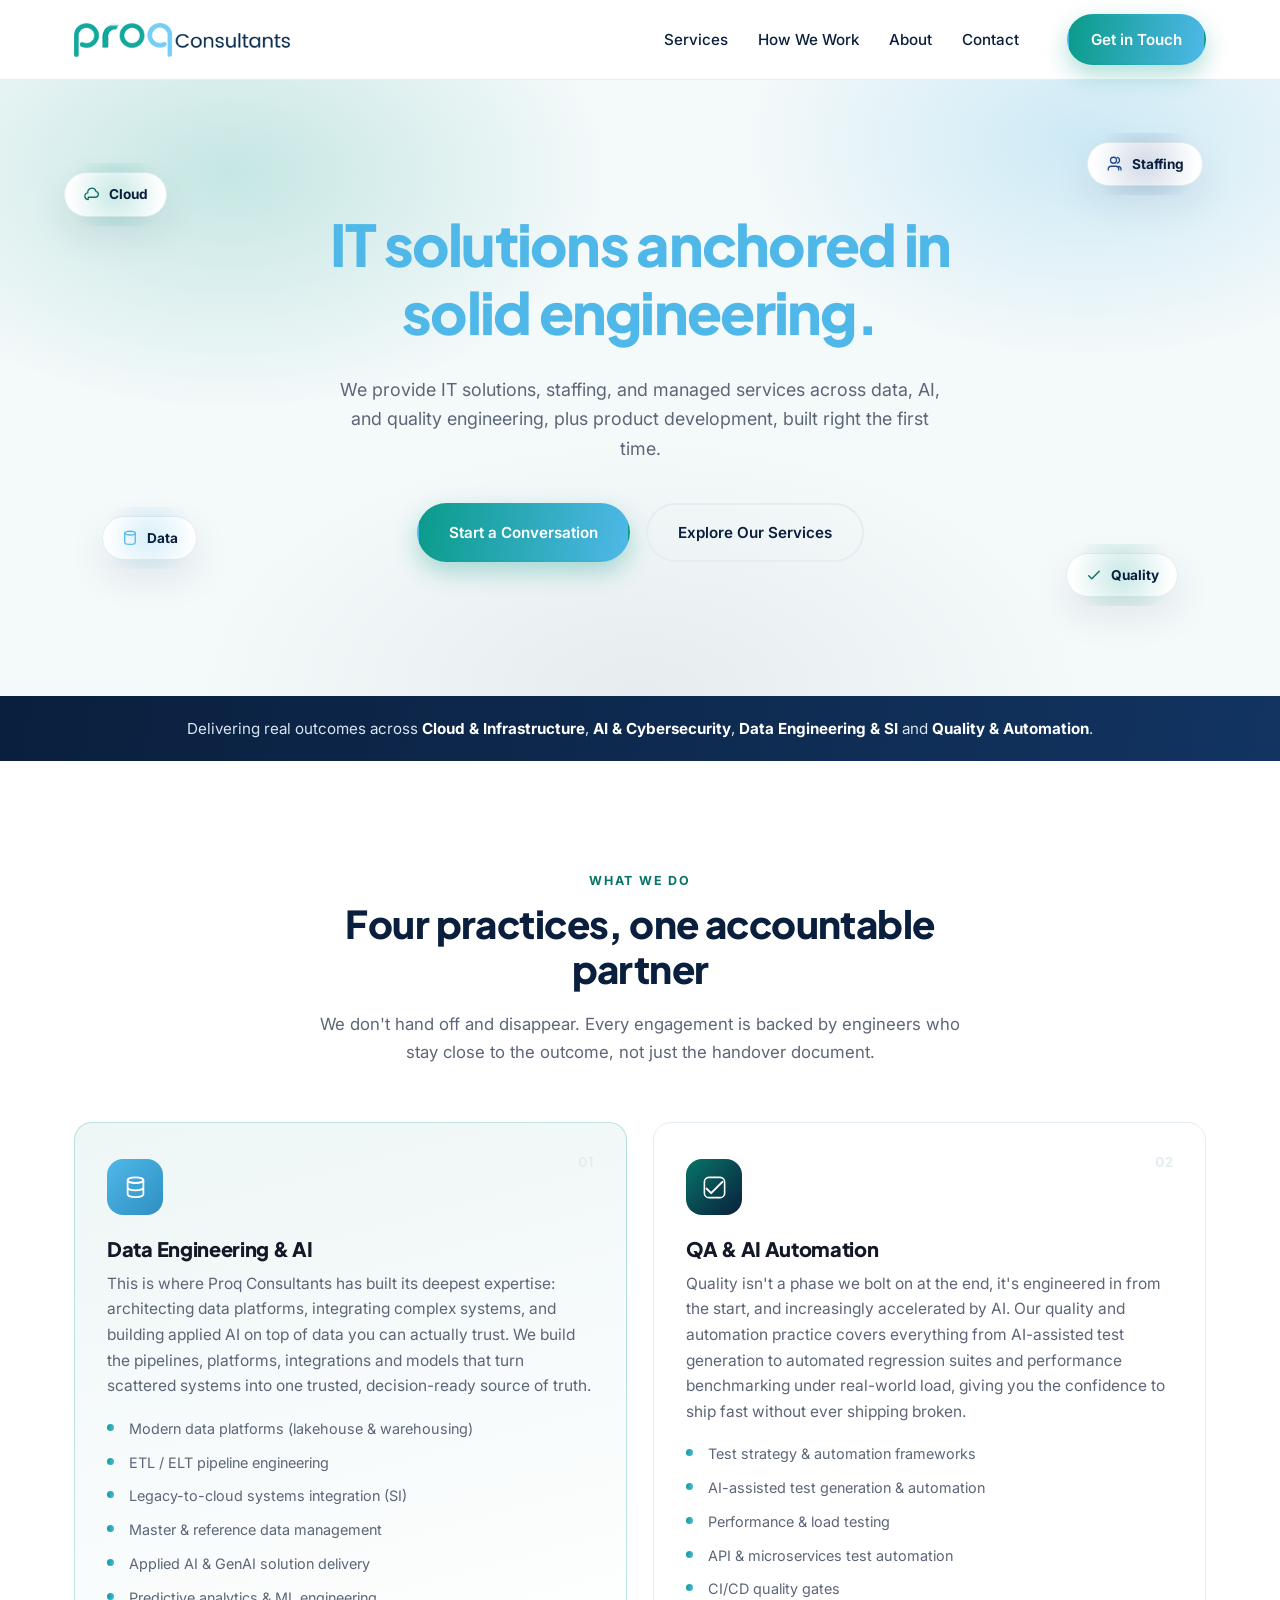
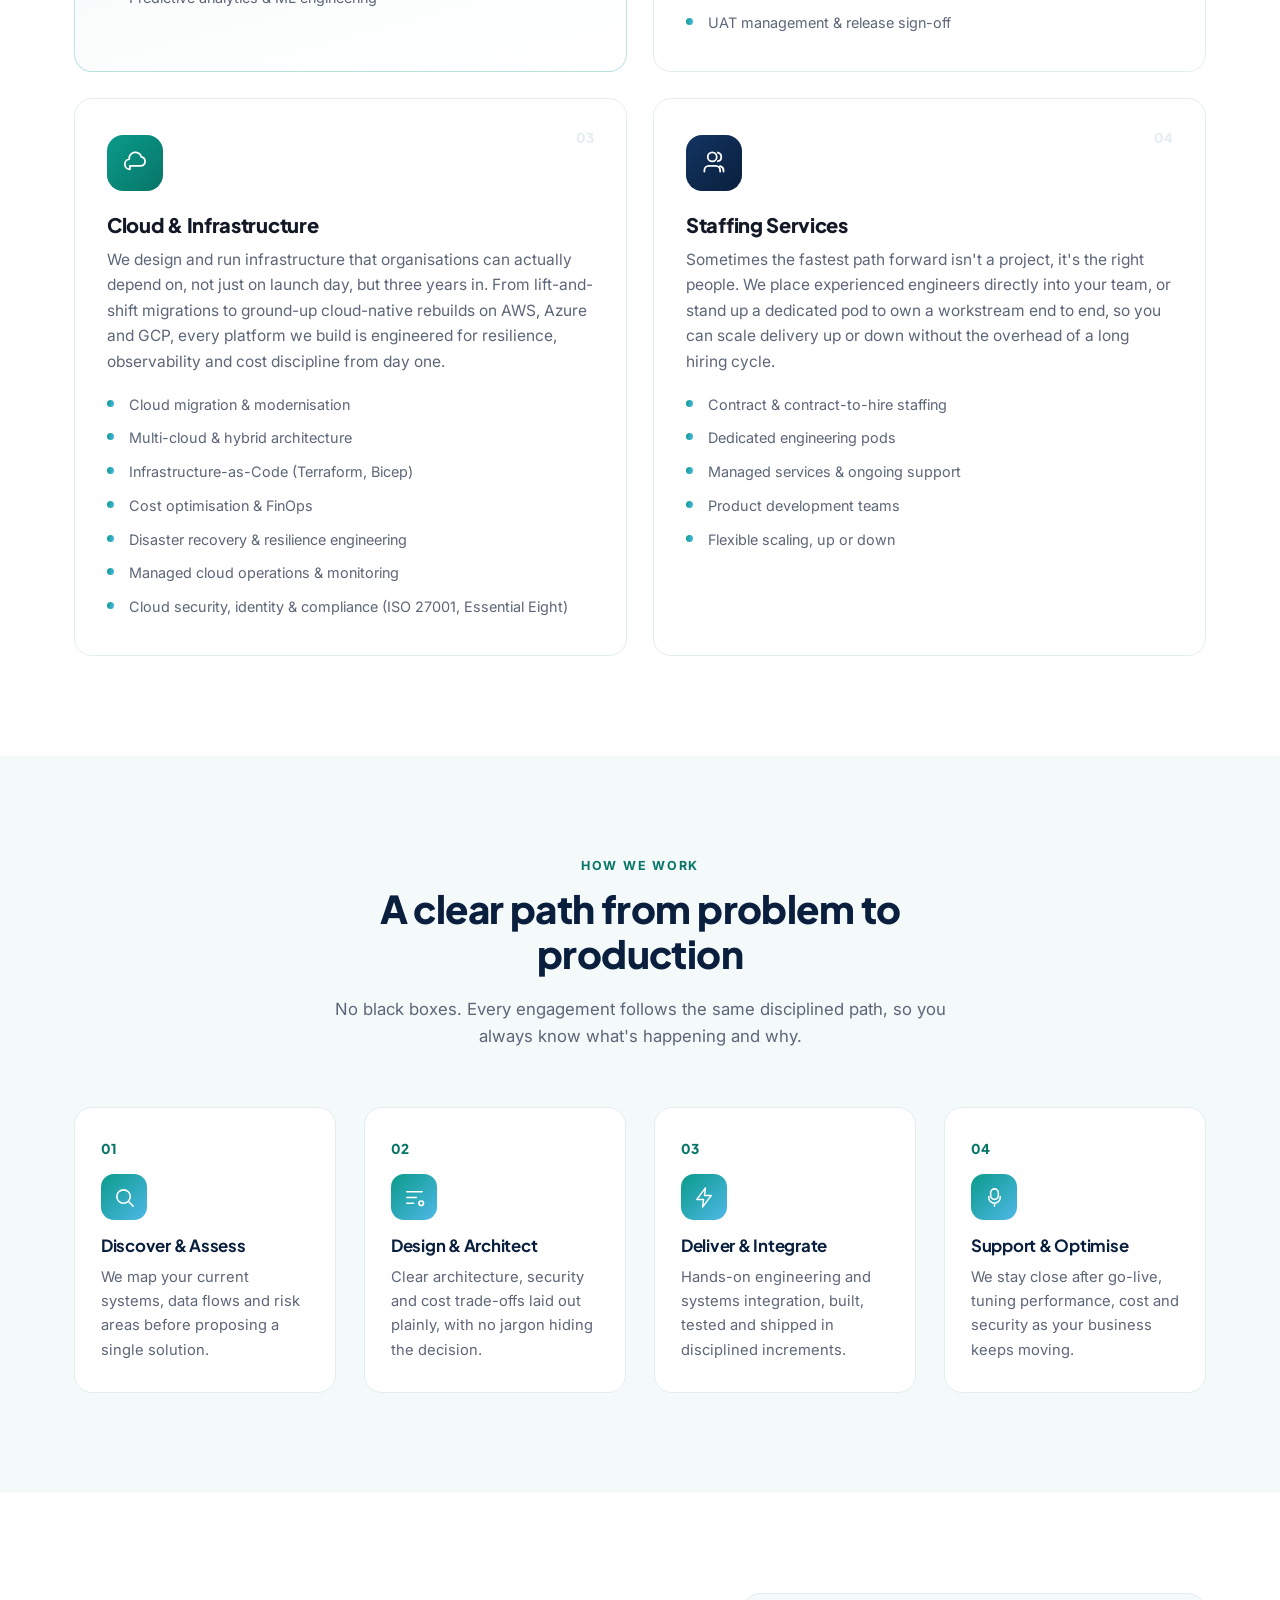
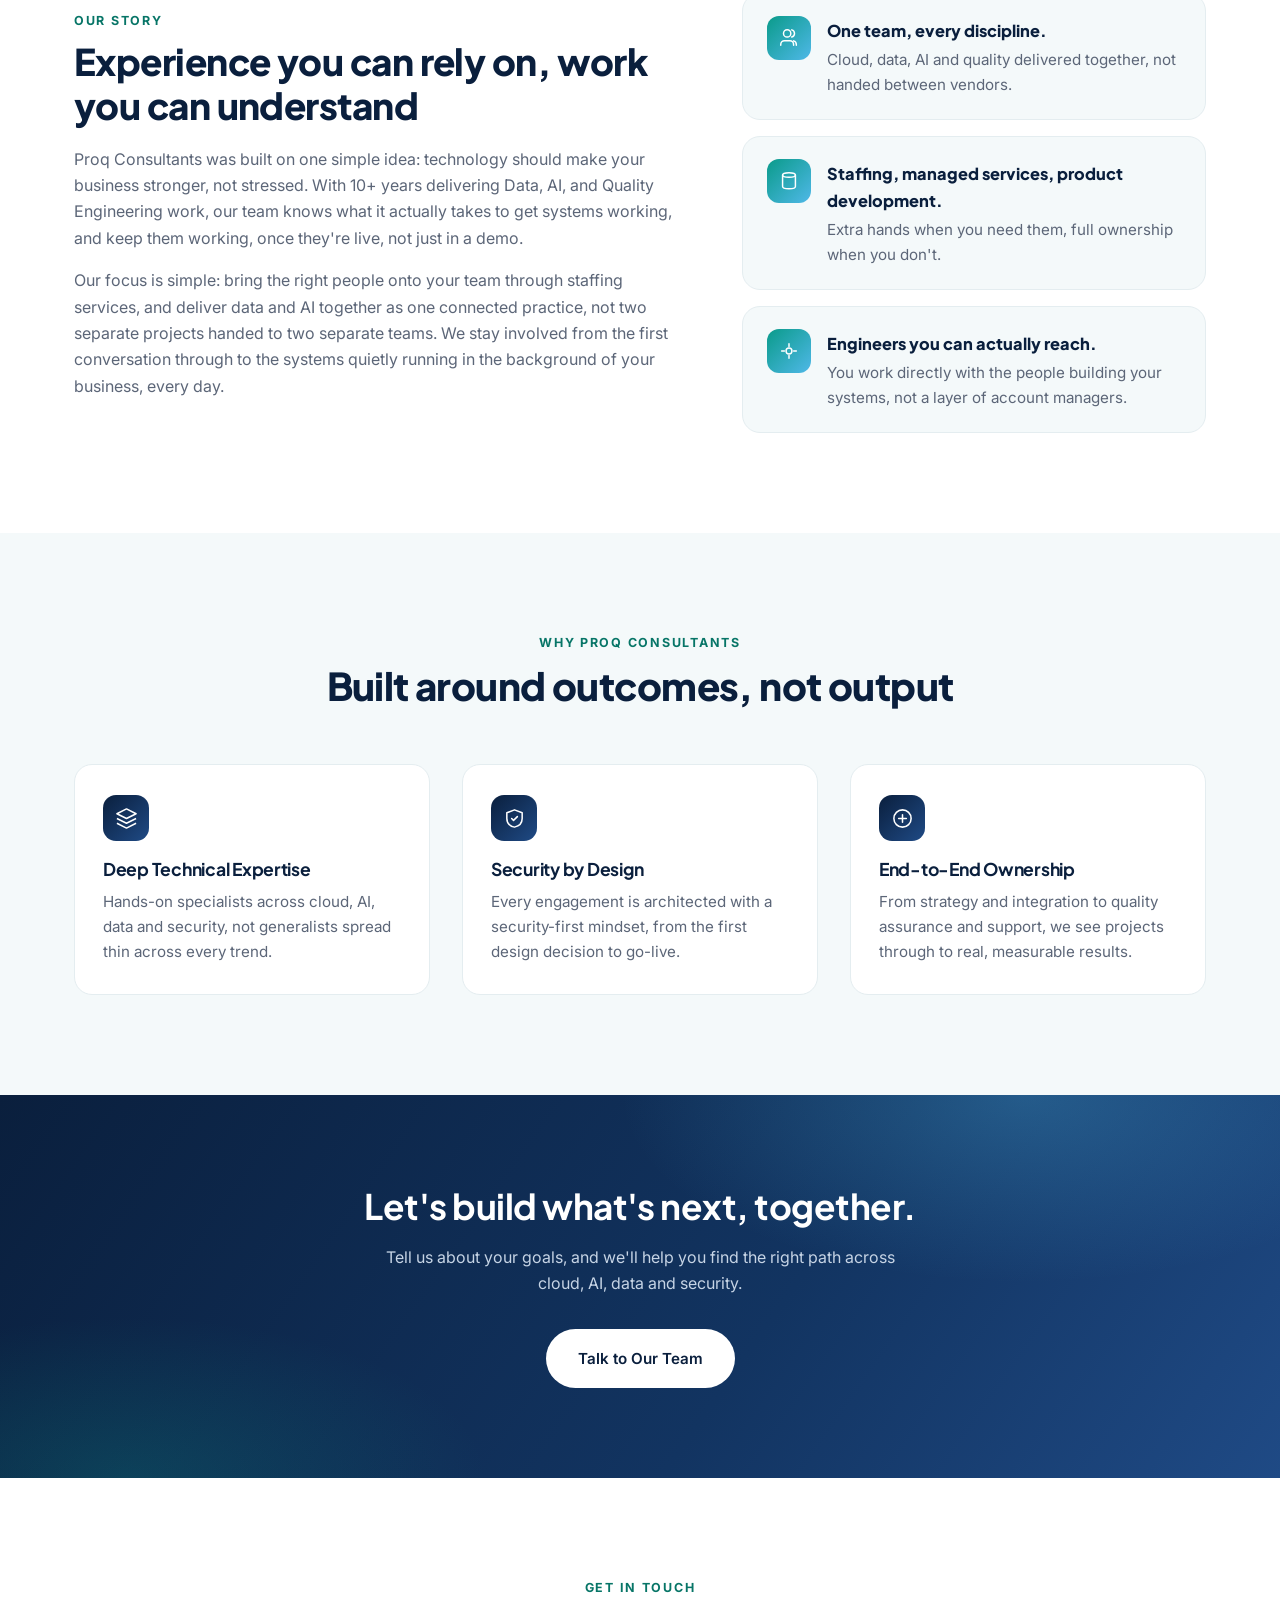
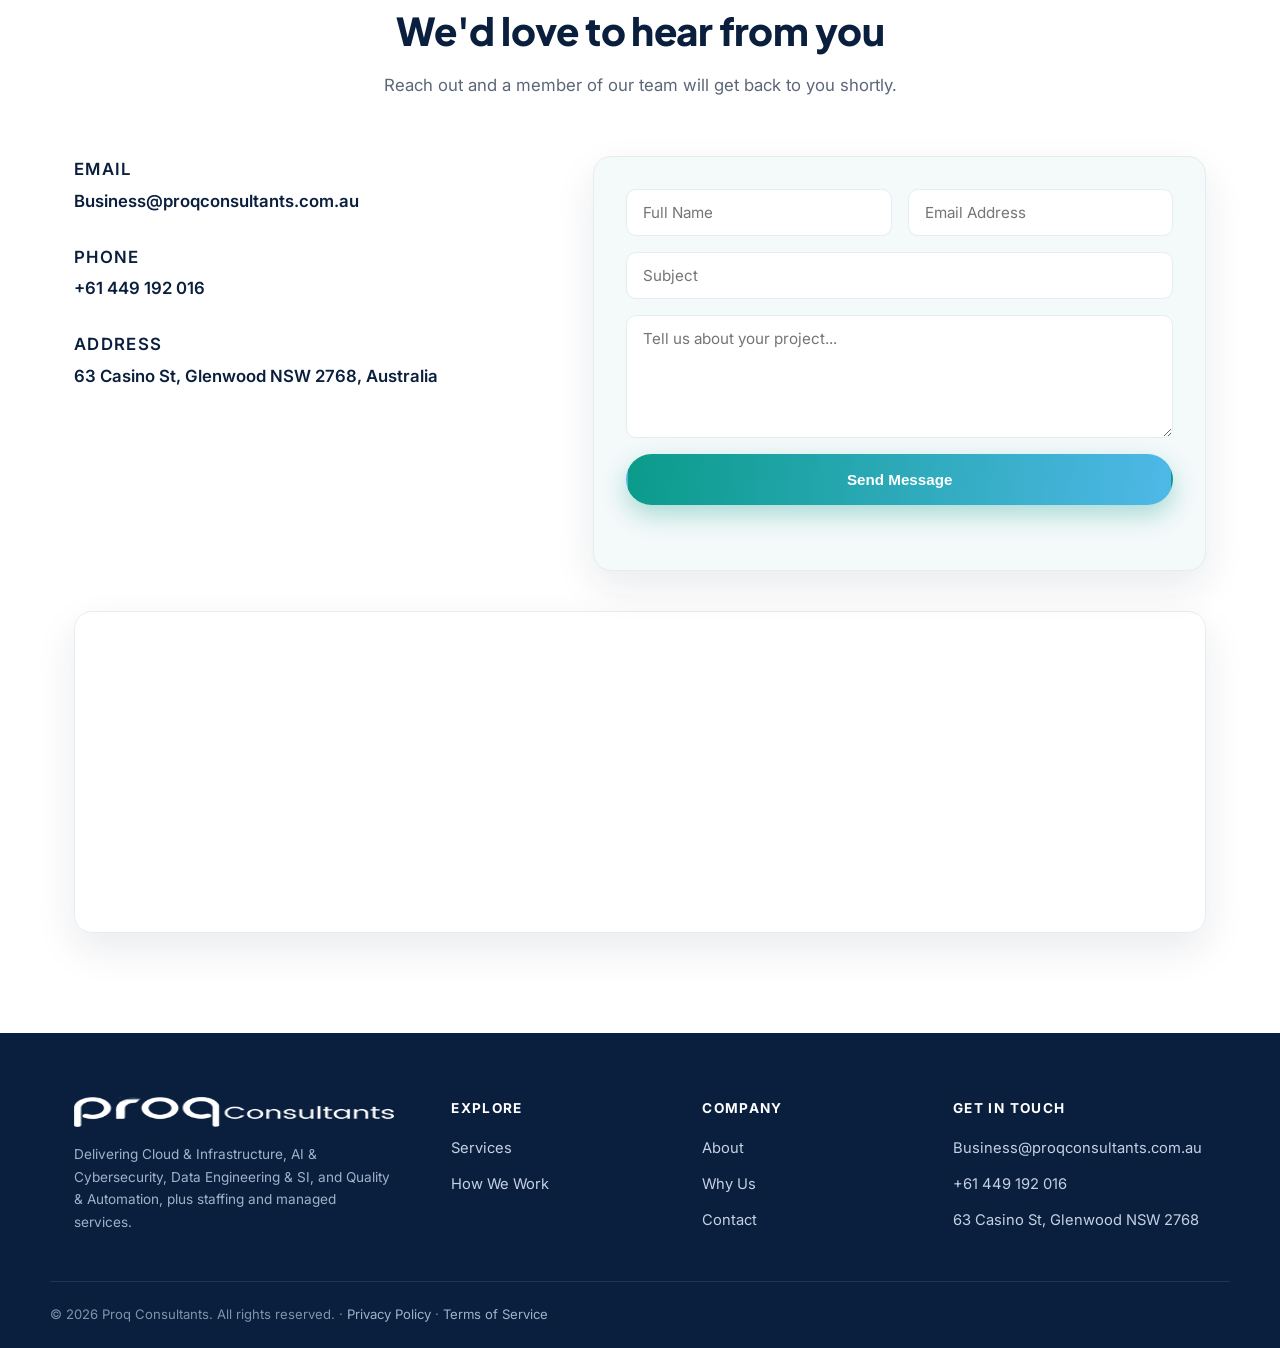
==== index.html @ 078c919e "Move site files to repo root for GitHub Pages" ====
<!DOCTYPE html>
<html lang="en">
<head>
  <meta charset="UTF-8" />
  <meta name="viewport" content="width=device-width, initial-scale=1.0" />
  <title>Proq Consultants | Cloud, AI, Data Engineering &amp; Cybersecurity Experts</title>
  <meta name="description" content="Proq Consultants provides IT solutions, staffing, and managed services across data, AI, and quality engineering, plus product development." />
  <link rel="canonical" href="https://www.proqconsultants.com.au/" />

  <!-- Favicons / app icons -->
  <link rel="icon" type="image/x-icon" href="assets/favicon.ico" />
  <link rel="icon" type="image/png" sizes="16x16" href="assets/favicon-16x16.png" />
  <link rel="icon" type="image/png" sizes="32x32" href="assets/favicon-32x32.png" />
  <link rel="apple-touch-icon" sizes="180x180" href="assets/apple-touch-icon.png" />
  <link rel="manifest" href="site.webmanifest" />
  <meta name="theme-color" content="#0a1f3d" />

  <!-- Open Graph -->
  <meta property="og:type" content="website" />
  <meta property="og:site_name" content="Proq Consultants" />
  <meta property="og:title" content="Proq Consultants | Cloud, AI, Data Engineering &amp; Cybersecurity Experts" />
  <meta property="og:description" content="Proq Consultants provides IT solutions, staffing, and managed services across data, AI, and quality engineering, plus product development." />
  <meta property="og:url" content="https://www.proqconsultants.com.au/" />
  <meta property="og:image" content="https://www.proqconsultants.com.au/assets/og-image.jpg" />
  <meta property="og:image:width" content="1200" />
  <meta property="og:image:height" content="630" />
  <meta property="og:locale" content="en_AU" />

  <!-- Twitter Card -->
  <meta name="twitter:card" content="summary_large_image" />
  <meta name="twitter:title" content="Proq Consultants | Cloud, AI, Data Engineering &amp; Cybersecurity Experts" />
  <meta name="twitter:description" content="Proq Consultants provides IT solutions, staffing, and managed services across data, AI, and quality engineering, plus product development." />
  <meta name="twitter:image" content="https://www.proqconsultants.com.au/assets/og-image.jpg" />

  <link rel="preconnect" href="https://fonts.googleapis.com" />
  <link rel="preconnect" href="https://fonts.gstatic.com" crossorigin />
  <link href="https://fonts.googleapis.com/css2?family=Inter:wght@400;500;600;700;800;900&family=Plus+Jakarta+Sans:wght@500;600;700;800&display=swap" rel="stylesheet" />
  <link rel="stylesheet" href="styles.css?v=20261024c" />

  <!-- Structured data for local business / SEO -->
  <script type="application/ld+json">
  {
    "@context": "https://schema.org",
    "@type": "ProfessionalService",
    "name": "Proq Consultants",
    "url": "https://www.proqconsultants.com.au/",
    "logo": "https://www.proqconsultants.com.au/assets/logo.png",
    "image": "https://www.proqconsultants.com.au/assets/og-image.jpg",
    "description": "Proq Consultants provides IT solutions, staffing, and managed services across data, AI, and quality engineering, plus product development.",
    "email": "Business@proqconsultants.com.au",
    "telephone": "+61449192016",
    "address": {
      "@type": "PostalAddress",
      "streetAddress": "63 Casino St",
      "addressLocality": "Glenwood",
      "addressRegion": "NSW",
      "postalCode": "2768",
      "addressCountry": "AU"
    },
    "areaServed": "AU"
  }
  </script>

  <!--
    Analytics (optional): drop in your GA4 Measurement ID and uncomment to enable.
    <script async src="https://www.googletagmanager.com/gtag/js?id=G-XXXXXXXXXX"></script>
    <script>
      window.dataLayer = window.dataLayer || [];
      function gtag(){dataLayer.push(arguments);}
      gtag('js', new Date());
      gtag('config', 'G-XXXXXXXXXX');
    </script>
  -->
</head>
<body>

  <!-- Header -->
  <header class="site-header" id="header">
    <div class="container header-inner">
      <a href="#top" class="brand">
        <img src="assets/logo.png" alt="Proq Consultants logo" class="brand-logo" />
      </a>

      <nav class="nav-desktop" aria-label="Primary">
        <a href="#services">Services</a>
        <a href="#process">How We Work</a>
        <a href="#about">About</a>
        <a href="#contact">Contact</a>
      </nav>

      <a href="#contact" class="btn btn-primary nav-cta">Get in Touch</a>

      <button class="nav-toggle" id="navToggle" aria-label="Toggle navigation" aria-expanded="false">
        <span></span><span></span><span></span>
      </button>
    </div>

    <nav class="nav-mobile" id="navMobile" aria-label="Mobile">
      <a href="#services">Services</a>
      <a href="#process">How We Work</a>
      <a href="#about">About</a>
      <a href="#why">Why Us</a>
      <a href="#contact">Contact</a>
    </nav>
  </header>

  <main id="top">

    <!-- Hero -->
    <section class="hero">
      <div class="hero-mesh"></div>

      <div class="hero-chip chip-1">
        <svg viewBox="0 0 24 24" fill="none" xmlns="http://www.w3.org/2000/svg"><path d="M7 18a4.5 4.5 0 0 1-.6-8.96A5.5 5.5 0 0 1 17.2 7.1 4 4 0 0 1 17 15H7Z" stroke="currentColor" stroke-width="1.7" stroke-linecap="round" stroke-linejoin="round"/></svg>
        <span>Cloud</span>
      </div>
      <div class="hero-chip chip-2">
        <svg viewBox="0 0 24 24" fill="none" xmlns="http://www.w3.org/2000/svg"><path d="M17 20v-1a4 4 0 0 0-4-4H7a4 4 0 0 0-4 4v1M10 11a4 4 0 1 0 0-8 4 4 0 0 0 0 8ZM20 20v-1a4 4 0 0 0-3-3.87M15 3.13a4 4 0 0 1 0 7.75" stroke="currentColor" stroke-width="1.7" stroke-linecap="round" stroke-linejoin="round"/></svg>
        <span>Staffing</span>
      </div>
      <div class="hero-chip chip-3">
        <svg viewBox="0 0 24 24" fill="none" xmlns="http://www.w3.org/2000/svg"><ellipse cx="12" cy="5.5" rx="7" ry="2.5" stroke="currentColor" stroke-width="1.7"/><path d="M5 5.5V18c0 1.38 3.13 2.5 7 2.5s7-1.12 7-2.5V5.5" stroke="currentColor" stroke-width="1.7" stroke-linecap="round"/></svg>
        <span>Data</span>
      </div>
      <div class="hero-chip chip-4">
        <svg viewBox="0 0 24 24" fill="none" xmlns="http://www.w3.org/2000/svg"><path d="m5 13 4 4L19 7" stroke="currentColor" stroke-width="1.9" stroke-linecap="round" stroke-linejoin="round"/></svg>
        <span>Quality</span>
      </div>

      <div class="container hero-inner">
        <h1><span class="hero-black">IT solutions</span> <span class="text-gradient">anchored in solid engineering.</span></h1>
        <p class="hero-sub">
          We provide IT solutions, staffing, and managed services across data, AI, and quality engineering,
          plus product development, built right the first time.
        </p>
        <div class="hero-actions">
          <a href="#contact" class="btn btn-primary">Start a Conversation</a>
          <a href="#services" class="btn btn-ghost">Explore Our Services</a>
        </div>

      </div>
    </section>

    <!-- Trust strip -->
    <section class="trust-strip">
      <div class="container trust-inner">
        <p>Delivering real outcomes across <strong>Cloud &amp; Infrastructure</strong>, <strong>AI &amp; Cybersecurity</strong>, <strong>Data Engineering &amp; SI</strong> and <strong>Quality &amp; Automation</strong>.</p>
      </div>
    </section>

    <!-- Services -->
    <section class="services" id="services">
      <div class="container">
        <div class="section-head reveal">
          <p class="eyebrow">What We Do</p>
          <h2>Four practices, one accountable partner</h2>
          <p class="section-sub">We don't hand off and disappear. Every engagement is backed by engineers who stay close to the outcome, not just the handover document.</p>
        </div>

        <div class="card-grid">

          <article class="card featured reveal">
            <span class="card-number">01</span>
            <div class="card-icon icon-data">
              <svg viewBox="0 0 24 24" fill="none" xmlns="http://www.w3.org/2000/svg">
                <ellipse cx="12" cy="5.5" rx="7" ry="2.5" stroke="currentColor" stroke-width="1.6"/>
                <path d="M5 5.5V18c0 1.38 3.13 2.5 7 2.5s7-1.12 7-2.5V5.5M5 12c0 1.38 3.13 2.5 7 2.5s7-1.12 7-2.5" stroke="currentColor" stroke-width="1.6" stroke-linecap="round"/>
              </svg>
            </div>
            <h3>Data Engineering &amp; AI</h3>
            <p>This is where Proq Consultants has built its deepest expertise: architecting data platforms, integrating complex systems, and building applied AI on top of data you can actually trust. We build the pipelines, platforms, integrations and models that turn scattered systems into one trusted, decision-ready source of truth.</p>
            <ul class="card-list">
              <li>Modern data platforms (lakehouse &amp; warehousing)</li>
              <li>ETL / ELT pipeline engineering</li>
              <li>Legacy-to-cloud systems integration (SI)</li>
              <li>Master &amp; reference data management</li>
              <li>Applied AI &amp; GenAI solution delivery</li>
              <li>Predictive analytics &amp; ML engineering</li>
            </ul>
          </article>

          <article class="card reveal">
            <span class="card-number">02</span>
            <div class="card-icon icon-testing">
              <svg viewBox="0 0 24 24" fill="none" xmlns="http://www.w3.org/2000/svg">
                <path d="m5 13 4 4L19 7" stroke="currentColor" stroke-width="1.8" stroke-linecap="round" stroke-linejoin="round"/>
                <rect x="3" y="3" width="18" height="18" rx="4" stroke="currentColor" stroke-width="1.4"/>
              </svg>
            </div>
            <h3>QA &amp; AI Automation</h3>
            <p>Quality isn't a phase we bolt on at the end, it's engineered in from the start, and increasingly accelerated by AI. Our quality and automation practice covers everything from AI-assisted test generation to automated regression suites and performance benchmarking under real-world load, giving you the confidence to ship fast without ever shipping broken.</p>
            <ul class="card-list">
              <li>Test strategy &amp; automation frameworks</li>
              <li>AI-assisted test generation &amp; automation</li>
              <li>Performance &amp; load testing</li>
              <li>API &amp; microservices test automation</li>
              <li>CI/CD quality gates</li>
              <li>UAT management &amp; release sign-off</li>
            </ul>
          </article>

          <article class="card reveal">
            <span class="card-number">03</span>
            <div class="card-icon icon-cloud">
              <svg viewBox="0 0 24 24" fill="none" xmlns="http://www.w3.org/2000/svg">
                <path d="M7 18a4.5 4.5 0 0 1-.6-8.96A5.5 5.5 0 0 1 17.2 7.1 4 4 0 0 1 17 15H7Z" stroke="currentColor" stroke-width="1.6" stroke-linecap="round" stroke-linejoin="round"/>
              </svg>
            </div>
            <h3>Cloud &amp; Infrastructure</h3>
            <p>We design and run infrastructure that organisations can actually depend on, not just on launch day, but three years in. From lift-and-shift migrations to ground-up cloud-native rebuilds on AWS, Azure and GCP, every platform we build is engineered for resilience, observability and cost discipline from day one.</p>
            <ul class="card-list">
              <li>Cloud migration &amp; modernisation</li>
              <li>Multi-cloud &amp; hybrid architecture</li>
              <li>Infrastructure-as-Code (Terraform, Bicep)</li>
              <li>Cost optimisation &amp; FinOps</li>
              <li>Disaster recovery &amp; resilience engineering</li>
              <li>Managed cloud operations &amp; monitoring</li>
              <li>Cloud security, identity &amp; compliance (ISO 27001, Essential Eight)</li>
            </ul>
          </article>

          <article class="card reveal">
            <span class="card-number">04</span>
            <div class="card-icon icon-staffing">
              <svg viewBox="0 0 24 24" fill="none" xmlns="http://www.w3.org/2000/svg">
                <path d="M17 20v-1a4 4 0 0 0-4-4H7a4 4 0 0 0-4 4v1M10 11a4 4 0 1 0 0-8 4 4 0 0 0 0 8ZM20 20v-1a4 4 0 0 0-3-3.87M15 3.13a4 4 0 0 1 0 7.75" stroke="currentColor" stroke-width="1.6" stroke-linecap="round" stroke-linejoin="round"/>
              </svg>
            </div>
            <h3>Staffing Services</h3>
            <p>Sometimes the fastest path forward isn't a project, it's the right people. We place experienced engineers directly into your team, or stand up a dedicated pod to own a workstream end to end, so you can scale delivery up or down without the overhead of a long hiring cycle.</p>
            <ul class="card-list">
              <li>Contract &amp; contract-to-hire staffing</li>
              <li>Dedicated engineering pods</li>
              <li>Managed services &amp; ongoing support</li>
              <li>Product development teams</li>
              <li>Flexible scaling, up or down</li>
            </ul>
          </article>

        </div>
      </div>
    </section>

    <!-- Process -->
    <section class="process" id="process">
      <div class="container">
        <div class="section-head reveal">
          <p class="eyebrow">How We Work</p>
          <h2>A clear path from problem to production</h2>
          <p class="section-sub">No black boxes. Every engagement follows the same disciplined path, so you always know what's happening and why.</p>
        </div>

        <div class="process-grid">
          <div class="process-step reveal">
            <span class="process-number">01</span>
            <div class="process-icon">
              <svg viewBox="0 0 24 24" fill="none" xmlns="http://www.w3.org/2000/svg"><circle cx="11" cy="11" r="7" stroke="currentColor" stroke-width="1.7"/><path d="m21 21-4.3-4.3" stroke="currentColor" stroke-width="1.7" stroke-linecap="round"/></svg>
            </div>
            <h3>Discover &amp; Assess</h3>
            <p>We map your current systems, data flows and risk areas before proposing a single solution.</p>
          </div>
          <div class="process-step reveal">
            <span class="process-number">02</span>
            <div class="process-icon">
              <svg viewBox="0 0 24 24" fill="none" xmlns="http://www.w3.org/2000/svg"><path d="M4 6h16M4 12h10M4 18h7" stroke="currentColor" stroke-width="1.7" stroke-linecap="round"/><circle cx="19" cy="18" r="2.4" stroke="currentColor" stroke-width="1.7"/></svg>
            </div>
            <h3>Design &amp; Architect</h3>
            <p>Clear architecture, security and cost trade-offs laid out plainly, with no jargon hiding the decision.</p>
          </div>
          <div class="process-step reveal">
            <span class="process-number">03</span>
            <div class="process-icon">
              <svg viewBox="0 0 24 24" fill="none" xmlns="http://www.w3.org/2000/svg"><path d="M13 2 4 14h7l-1 8 9-12h-7l1-8Z" stroke="currentColor" stroke-width="1.5" stroke-linejoin="round"/></svg>
            </div>
            <h3>Deliver &amp; Integrate</h3>
            <p>Hands-on engineering and systems integration, built, tested and shipped in disciplined increments.</p>
          </div>
          <div class="process-step reveal">
            <span class="process-number">04</span>
            <div class="process-icon">
              <svg viewBox="0 0 24 24" fill="none" xmlns="http://www.w3.org/2000/svg"><path d="M12 3a4 4 0 0 1 4 4v3a4 4 0 0 1-4 4 4 4 0 0 1-4-4V7a4 4 0 0 1 4-4Z" stroke="currentColor" stroke-width="1.6"/><path d="M6 11v1a6 6 0 0 0 12 0v-1M12 18v3" stroke="currentColor" stroke-width="1.6" stroke-linecap="round"/></svg>
            </div>
            <h3>Support &amp; Optimise</h3>
            <p>We stay close after go-live, tuning performance, cost and security as your business keeps moving.</p>
          </div>
        </div>
      </div>
    </section>

    <!-- About -->
    <section class="about" id="about">
      <div class="container about-inner">
        <div class="about-copy reveal">
          <p class="eyebrow">Our Story</p>
          <h2>Experience you can rely on, work you can understand</h2>
          <p>
            Proq Consultants was built on one simple idea: technology should make your business stronger,
            not stressed. With 10+ years delivering Data, AI, and Quality Engineering work, our team knows
            what it actually takes to get systems working, and keep them working, once they're live, not just
            in a demo.
          </p>
          <p>
            Our focus is simple: bring the right people onto your team through staffing services, and deliver
            data and AI together as one connected practice, not two separate projects handed to two separate
            teams. We stay involved from the first conversation through to the systems quietly running in the
            background of your business, every day.
          </p>
        </div>
        <div class="about-stats reveal">
          <div class="stat">
            <div class="stat-icon">
              <svg viewBox="0 0 24 24" fill="none" xmlns="http://www.w3.org/2000/svg"><path d="M17 20v-1a4 4 0 0 0-4-4H7a4 4 0 0 0-4 4v1M10 11a4 4 0 1 0 0-8 4 4 0 0 0 0 8ZM20 20v-1a4 4 0 0 0-3-3.87M15 3.13a4 4 0 0 1 0 7.75" stroke="currentColor" stroke-width="1.6" stroke-linecap="round" stroke-linejoin="round"/></svg>
            </div>
            <p class="stat-text"><strong>One team, every discipline.</strong> Cloud, data, AI and quality delivered together, not handed between vendors.</p>
          </div>
          <div class="stat">
            <div class="stat-icon">
              <svg viewBox="0 0 24 24" fill="none" xmlns="http://www.w3.org/2000/svg"><ellipse cx="12" cy="5.5" rx="7" ry="2.5" stroke="currentColor" stroke-width="1.6"/><path d="M5 5.5V18c0 1.38 3.13 2.5 7 2.5s7-1.12 7-2.5V5.5" stroke="currentColor" stroke-width="1.6" stroke-linecap="round"/></svg>
            </div>
            <p class="stat-text"><strong>Staffing, managed services, product development.</strong> Extra hands when you need them, full ownership when you don't.</p>
          </div>
          <div class="stat">
            <div class="stat-icon">
              <svg viewBox="0 0 24 24" fill="none" xmlns="http://www.w3.org/2000/svg"><circle cx="12" cy="12" r="3.2" stroke="currentColor" stroke-width="1.6"/><path d="M4 12h3M17 12h3M12 4v3M12 17v3" stroke="currentColor" stroke-width="1.6" stroke-linecap="round"/></svg>
            </div>
            <p class="stat-text"><strong>Engineers you can actually reach.</strong> You work directly with the people building your systems, not a layer of account managers.</p>
          </div>
        </div>
      </div>
    </section>

    <!-- Why Us -->
    <section class="why" id="why">
      <div class="container">
        <div class="section-head reveal">
          <p class="eyebrow">Why Proq Consultants</p>
          <h2>Built around outcomes, not output</h2>
        </div>
        <div class="why-grid">
          <div class="why-item reveal">
            <div class="why-icon">
              <svg viewBox="0 0 24 24" fill="none" xmlns="http://www.w3.org/2000/svg"><path d="M12 2 2 7l10 5 10-5-10-5Z" stroke="currentColor" stroke-width="1.6" stroke-linejoin="round"/><path d="M2 17l10 5 10-5M2 12l10 5 10-5" stroke="currentColor" stroke-width="1.6" stroke-linejoin="round"/></svg>
            </div>
            <h3>Deep Technical Expertise</h3>
            <p>Hands-on specialists across cloud, AI, data and security, not generalists spread thin across every trend.</p>
          </div>
          <div class="why-item reveal">
            <div class="why-icon">
              <svg viewBox="0 0 24 24" fill="none" xmlns="http://www.w3.org/2000/svg"><path d="M12 3 4 6v6c0 4.5 3.2 7.9 8 9 4.8-1.1 8-4.5 8-9V6l-8-3Z" stroke="currentColor" stroke-width="1.6" stroke-linejoin="round"/><path d="m9 12 2 2 4-4" stroke="currentColor" stroke-width="1.6" stroke-linecap="round" stroke-linejoin="round"/></svg>
            </div>
            <h3>Security by Design</h3>
            <p>Every engagement is architected with a security-first mindset, from the first design decision to go-live.</p>
          </div>
          <div class="why-item reveal">
            <div class="why-icon">
              <svg viewBox="0 0 24 24" fill="none" xmlns="http://www.w3.org/2000/svg"><circle cx="12" cy="12" r="9" stroke="currentColor" stroke-width="1.6"/><path d="M8 12h8M12 8v8" stroke="currentColor" stroke-width="1.6" stroke-linecap="round"/></svg>
            </div>
            <h3>End-to-End Ownership</h3>
            <p>From strategy and integration to quality assurance and support, we see projects through to real, measurable results.</p>
          </div>
        </div>
      </div>
    </section>

    <!-- CTA -->
    <section class="cta">
      <div class="cta-mesh"></div>
      <div class="container cta-inner reveal">
        <h2>Let's build what's next, together.</h2>
        <p>Tell us about your goals, and we'll help you find the right path across cloud, AI, data and security.</p>
        <a href="#contact" class="btn btn-light">Talk to Our Team</a>
      </div>
    </section>

    <!-- Contact -->
    <section class="contact" id="contact">
      <div class="container contact-inner">
        <div class="section-head reveal">
          <p class="eyebrow">Get in Touch</p>
          <h2>We'd love to hear from you</h2>
          <p class="section-sub">Reach out and a member of our team will get back to you shortly.</p>
        </div>

        <div class="contact-grid reveal">
          <div class="contact-details">
            <div class="contact-item">
              <span class="contact-label">Email</span>
              <a href="mailto:Business@proqconsultants.com.au">Business@proqconsultants.com.au</a>
            </div>
            <div class="contact-item">
              <span class="contact-label">Phone</span>
              <a href="tel:+61449192016">+61 449 192 016</a>
            </div>
            <div class="contact-item">
              <span class="contact-label">Address</span>
              <span>63 Casino St, Glenwood NSW 2768, Australia</span>
            </div>
          </div>

          <form class="contact-form" id="contactForm">
            <p class="hp-field" aria-hidden="true">
              <label>Leave this field empty <input tabindex="-1" autocomplete="off" name="bot-field" /></label>
            </p>

            <div class="form-row">
              <input type="text" name="name" placeholder="Full Name" required />
              <input type="email" name="email" placeholder="Email Address" required />
            </div>
            <input type="text" name="subject" placeholder="Subject" />
            <textarea name="message" rows="5" placeholder="Tell us about your project..." required></textarea>
            <button type="submit" class="btn btn-primary" id="submitBtn">Send Message</button>
            <p class="form-note" id="formNote" role="status"></p>
          </form>
        </div>

        <div class="contact-map reveal">
          <iframe
            title="Proq Consultants location"
            src="https://www.google.com/maps?q=63+Casino+St,+Glenwood+NSW+2768,+Australia&output=embed"
            width="100%"
            height="320"
            style="border:0"
            loading="lazy"
            referrerpolicy="no-referrer-when-downgrade">
          </iframe>
        </div>
      </div>
    </section>

  </main>

  <!-- Footer -->
  <footer class="site-footer">
    <div class="container footer-top">
      <div class="footer-col footer-brand-col">
        <img src="assets/logo.png" alt="Proq Consultants logo" class="footer-logo" />
        <p>Delivering Cloud &amp; Infrastructure, AI &amp; Cybersecurity, Data Engineering &amp; SI, and Quality &amp; Automation, plus staffing and managed services.</p>
      </div>
      <div class="footer-col">
        <h4>Explore</h4>
        <a href="#services">Services</a>
        <a href="#process">How We Work</a>
      </div>
      <div class="footer-col">
        <h4>Company</h4>
        <a href="#about">About</a>
        <a href="#why">Why Us</a>
        <a href="#contact">Contact</a>
      </div>
      <div class="footer-col">
        <h4>Get in Touch</h4>
        <a href="mailto:Business@proqconsultants.com.au">Business@proqconsultants.com.au</a>
        <a href="tel:+61449192016">+61 449 192 016</a>
        <span>63 Casino St, Glenwood NSW 2768</span>
      </div>
    </div>
    <div class="container footer-bottom">
      <p>&copy; <span id="year"></span> Proq Consultants. All rights reserved. · <a href="privacy-policy.html">Privacy Policy</a> · <a href="terms.html">Terms of Service</a></p>
    </div>
  </footer>

  <a href="#top" class="back-to-top" id="backToTop" aria-label="Back to top">
    <svg viewBox="0 0 24 24" fill="none" xmlns="http://www.w3.org/2000/svg"><path d="M12 19V5M5 12l7-7 7 7" stroke="currentColor" stroke-width="2" stroke-linecap="round" stroke-linejoin="round"/></svg>
  </a>

  <script src="script.js"></script>
</body>
</html>
---- styles.css ----
/* ---------- Tokens ---------- */
:root {
  --teal: #0a9b8a;
  --teal-dark: #077567;
  --teal-light: #4fd6c3;
  --sky: #4fb8e8;
  --sky-light: #9bdcf5;
  --navy: #0a1f3d;
  --navy-mid: #123461;
  --navy-light: #1f4a85;
  --ink: #121826;
  --muted: #5c6678;
  --bg: #ffffff;
  --bg-soft: #f4f9fa;
  --bg-tint: #eef6f6;
  --border: #e4edf0;
  --radius: 18px;
  --shadow: 0 16px 40px rgba(10, 31, 61, 0.09);
  --shadow-lg: 0 24px 60px rgba(10, 31, 61, 0.14);
  --max-width: 1180px;
  --font: 'Inter', system-ui, -apple-system, Segoe UI, Roboto, sans-serif;
  --font-display: 'Plus Jakarta Sans', var(--font);
}

@media (prefers-color-scheme: dark) {
  :root {
    --bg: #081120;
    --bg-soft: #0c1826;
    --bg-tint: #0e1d2c;
    --ink: #eef3f8;
    --muted: #a7b3c4;
    --border: #1c2a3c;
    --shadow: 0 16px 40px rgba(0, 0, 0, 0.4);
    --shadow-lg: 0 24px 60px rgba(0, 0, 0, 0.5);
  }
}

/* ---------- Reset ---------- */
* { box-sizing: border-box; }
html { scroll-behavior: smooth; }
body {
  margin: 0;
  font-family: var(--font);
  color: var(--ink);
  background: var(--bg);
  line-height: 1.65;
  -webkit-font-smoothing: antialiased;
}
img { max-width: 100%; display: block; }
a { color: inherit; text-decoration: none; }
h1, h2, h3 { font-family: var(--font-display); line-height: 1.18; margin: 0 0 0.5em; color: var(--ink); letter-spacing: -0.015em; }
p { margin: 0 0 1em; color: var(--muted); }
ul { margin: 0; padding: 0; list-style: none; }
.sr-only { position: absolute; width: 1px; height: 1px; overflow: hidden; clip: rect(0,0,0,0); }

/* ---------- Scroll reveal ---------- */
.reveal {
  opacity: 0;
  transform: translateY(22px);
  transition: opacity 0.7s ease, transform 0.7s ease;
}
.reveal.visible { opacity: 1; transform: none; }
@media (prefers-reduced-motion: reduce) {
  .reveal { opacity: 1; transform: none; transition: none; }
}

.container {
  max-width: var(--max-width);
  margin: 0 auto;
  padding: 0 24px;
}

.eyebrow {
  text-transform: uppercase;
  letter-spacing: 0.14em;
  font-size: 0.78rem;
  font-weight: 700;
  color: var(--teal-dark);
  margin: 0 0 0.75em;
}

.text-gradient {
  color: var(--sky);
}

.hero-black {
  color: var(--sky);
}

/* ---------- Buttons ---------- */
.btn {
  display: inline-flex;
  align-items: center;
  justify-content: center;
  padding: 15px 30px;
  border-radius: 999px;
  font-weight: 600;
  font-size: 0.95rem;
  border: 2px solid transparent;
  cursor: pointer;
  transition: transform 0.18s ease, box-shadow 0.18s ease, background 0.18s ease, border-color 0.18s ease, color 0.18s ease;
}
.btn:hover { transform: translateY(-2px); }

.btn-primary {
  background: linear-gradient(100deg, var(--teal), var(--sky));
  color: #fff;
  box-shadow: 0 10px 24px rgba(10, 155, 138, 0.32);
}
.btn-primary:hover { box-shadow: 0 16px 32px rgba(10, 155, 138, 0.42); }

.btn-ghost {
  background: transparent;
  border-color: var(--border);
  color: var(--navy);
}
.btn-ghost:hover { border-color: var(--teal); color: var(--teal-dark); }

.btn-light {
  background: #fff;
  color: var(--navy);
}

/* ---------- Header ---------- */
.site-header {
  position: sticky;
  top: 0;
  z-index: 50;
  background: color-mix(in srgb, var(--bg) 82%, transparent);
  backdrop-filter: blur(12px);
  border-bottom: 1px solid var(--border);
  transition: box-shadow 0.25s ease;
}
.site-header.scrolled { box-shadow: 0 8px 24px rgba(10, 31, 61, 0.08); }
.header-inner {
  display: flex;
  align-items: center;
  justify-content: space-between;
  padding: 14px 24px;
  gap: 24px;
}
.brand { display: flex; align-items: center; }
.brand-logo { height: 34px; width: auto; }

.nav-desktop { display: flex; gap: 30px; margin-left: auto; }
.nav-desktop a { font-weight: 500; font-size: 0.95rem; color: var(--navy); }
.nav-desktop a:hover { color: var(--teal-dark); }

.nav-cta { margin-left: 24px; padding: 11px 22px; }

.nav-toggle {
  display: none;
  flex-direction: column;
  gap: 5px;
  background: none;
  border: none;
  cursor: pointer;
  padding: 6px;
}
.nav-toggle span {
  width: 24px;
  height: 2px;
  background: var(--navy);
  border-radius: 2px;
}

.nav-mobile {
  display: none;
  flex-direction: column;
  padding: 8px 24px 20px;
  border-top: 1px solid var(--border);
}
.nav-mobile a {
  padding: 12px 0;
  font-weight: 500;
  color: var(--navy);
  border-bottom: 1px solid var(--border);
}
.nav-mobile.open { display: flex; }

@media (max-width: 900px) {
  .nav-desktop, .nav-cta { display: none; }
  .nav-toggle { display: flex; }
}

/* ---------- Hero ---------- */
.hero {
  position: relative;
  overflow: hidden;
  padding: 130px 0 70px;
  text-align: center;
  background: var(--bg-soft);
}
.hero-mesh {
  position: absolute;
  inset: 0;
  pointer-events: none;
  background:
    radial-gradient(42% 55% at 18% 15%, rgba(10,155,138,0.20), transparent 70%),
    radial-gradient(38% 50% at 85% 10%, rgba(79,184,232,0.24), transparent 70%),
    radial-gradient(50% 60% at 50% 100%, rgba(10,31,61,0.06), transparent 70%);
}
.hero-inner { position: relative; z-index: 1; max-width: 780px; margin: 0 auto; }

.hero-chip {
  position: absolute;
  z-index: 1;
  display: flex;
  align-items: center;
  gap: 8px;
  padding: 10px 18px;
  border-radius: 999px;
  background: var(--bg);
  border: 1px solid var(--border);
  box-shadow: var(--shadow);
  font-size: 0.85rem;
  font-weight: 700;
  color: var(--navy);
  opacity: 0;
  animation: chip-in 0.7s ease forwards, chip-drift 8s ease-in-out infinite;
}
.hero-chip::before {
  content: "";
  position: absolute;
  inset: -10px;
  border-radius: 999px;
  background: radial-gradient(circle, rgba(10,155,138,0.22), transparent 70%);
  z-index: -1;
  animation: chip-pulse 3.4s ease-in-out infinite;
}
.hero-chip svg {
  width: 18px;
  height: 18px;
  color: var(--teal-dark);
  animation: icon-spin 5s ease-in-out infinite;
}

.chip-1 { top: 15%; left: 5%; animation-delay: 0s, 0.4s; }
.chip-2 { top: 10%; right: 6%; animation-delay: 0.15s, 1.6s; }
.chip-2 svg { color: var(--navy-light); }
.chip-2::before { background: radial-gradient(circle, rgba(31,74,133,0.2), transparent 70%); }
.chip-3 { bottom: 22%; left: 8%; animation-delay: 0.3s, 2.8s; }
.chip-3 svg { color: var(--sky); }
.chip-3::before { background: radial-gradient(circle, rgba(79,184,232,0.22), transparent 70%); }
.chip-4 { bottom: 16%; right: 8%; animation-delay: 0.45s, 0.9s; }

@keyframes chip-in {
  from { opacity: 0; transform: scale(0.85) translateY(10px); }
  to { opacity: 1; transform: scale(1) translateY(0); }
}
@keyframes chip-drift {
  0%   { transform: translate(0, 0) rotate(0deg); }
  25%  { transform: translate(7px, -18px) rotate(2deg); }
  50%  { transform: translate(-5px, -28px) rotate(-2deg); }
  75%  { transform: translate(-9px, -10px) rotate(1deg); }
  100% { transform: translate(0, 0) rotate(0deg); }
}
@keyframes chip-pulse {
  0%, 100% { opacity: 0.5; transform: scale(0.9); }
  50% { opacity: 1; transform: scale(1.15); }
}
@keyframes icon-spin {
  0%, 100% { transform: rotate(0deg); }
  50% { transform: rotate(14deg); }
}

@media (max-width: 1100px) {
  .hero-chip { display: none; }
}
@media (prefers-reduced-motion: reduce) {
  .hero-chip, .hero-chip::before, .hero-chip svg {
    animation: chip-in 0.01s forwards;
  }
}

.hero-badge {
  display: inline-flex;
  align-items: center;
  gap: 8px;
  padding: 8px 18px;
  border-radius: 999px;
  background: var(--bg);
  border: 1px solid var(--border);
  box-shadow: var(--shadow);
  font-size: 0.85rem;
  font-weight: 600;
  color: var(--navy);
  margin-bottom: 28px;
}
.badge-dot {
  width: 8px;
  height: 8px;
  border-radius: 50%;
  background: linear-gradient(100deg, var(--teal), var(--sky));
  box-shadow: 0 0 0 4px rgba(10, 155, 138, 0.15);
}

.hero h1 {
  font-size: clamp(2.3rem, 5vw, 3.6rem);
  font-weight: 800;
  letter-spacing: -0.03em;
  color: var(--navy);
}
.hero-sub {
  font-size: 1.12rem;
  max-width: 620px;
  margin: 0 auto 2.2em;
}
.hero-actions {
  display: flex;
  gap: 16px;
  justify-content: center;
  flex-wrap: wrap;
  margin-bottom: 64px;
}

.hero-metrics {
  display: flex;
  align-items: center;
  justify-content: center;
  gap: 28px;
  flex-wrap: wrap;
  background: var(--bg);
  border: 1px solid var(--border);
  border-radius: var(--radius);
  box-shadow: var(--shadow);
  padding: 28px 36px;
}
.metric { display: flex; flex-direction: column; gap: 4px; min-width: 100px; }
.metric-number {
  font-family: var(--font-display);
  font-size: 1.7rem;
  font-weight: 800;
  background: linear-gradient(100deg, var(--teal), var(--sky));
  -webkit-background-clip: text;
  background-clip: text;
  color: transparent;
}
.metric-label { font-size: 0.82rem; color: var(--muted); font-weight: 500; }
.metric-divider { width: 1px; height: 40px; background: var(--border); }

@media (max-width: 760px) {
  .metric-divider { display: none; }
  .hero-metrics { gap: 24px 40px; }
}

/* ---------- Trust strip ---------- */
.trust-strip {
  background: linear-gradient(100deg, var(--navy), var(--navy-mid));
  padding: 20px 0;
}
.trust-inner p {
  margin: 0;
  color: #d9e6f2;
  text-align: center;
  font-size: 0.95rem;
}
.trust-inner strong { color: #fff; }

/* ---------- Section head ---------- */
.section-head {
  max-width: 660px;
  margin: 0 auto 56px;
  text-align: center;
}
.section-head h2 {
  font-size: clamp(1.75rem, 3.4vw, 2.4rem);
  font-weight: 800;
  color: var(--navy);
}
.section-sub { font-size: 1.05rem; }

/* ---------- Services ---------- */
.services { padding: 110px 0 100px; }
.card-grid {
  display: grid;
  grid-template-columns: repeat(2, 1fr);
  gap: 26px;
}
.card {
  position: relative;
  background: var(--bg);
  border: 1px solid var(--border);
  border-radius: var(--radius);
  padding: 36px 32px;
  transition: transform 0.22s ease, box-shadow 0.22s ease, border-color 0.22s ease;
}
.card-number {
  position: absolute;
  top: 28px;
  right: 32px;
  font-family: var(--font-display);
  font-size: 0.85rem;
  font-weight: 800;
  color: var(--border);
}
.card:hover {
  transform: translateY(-6px);
  box-shadow: var(--shadow-lg);
  border-color: transparent;
}
.card.featured {
  background: linear-gradient(165deg, var(--bg-tint), var(--bg));
  border-color: rgba(10, 155, 138, 0.25);
}
.card h3 { font-size: 1.25rem; font-weight: 800; }
.card > p { font-size: 0.97rem; margin-bottom: 18px; }

.card-list {
  display: grid;
  gap: 10px;
}
.card-list li {
  position: relative;
  padding-left: 22px;
  font-size: 0.9rem;
  color: var(--muted);
}
.card-list li::before {
  content: "";
  position: absolute;
  left: 0;
  top: 7px;
  width: 7px;
  height: 7px;
  border-radius: 50%;
  background: linear-gradient(100deg, var(--teal), var(--sky));
}

.card-icon {
  width: 56px;
  height: 56px;
  border-radius: 16px;
  display: flex;
  align-items: center;
  justify-content: center;
  margin-bottom: 22px;
  color: #fff;
}
.card-icon svg { width: 27px; height: 27px; }
.icon-cloud { background: linear-gradient(135deg, var(--teal), var(--teal-dark)); }
.icon-data { background: linear-gradient(135deg, var(--sky), #2f8fc2); }
.icon-testing { background: linear-gradient(135deg, var(--teal-dark), var(--navy)); }
.icon-staffing { background: linear-gradient(135deg, var(--navy-mid), var(--navy)); }

@media (max-width: 860px) {
  .card-grid { grid-template-columns: 1fr; }
}

/* ---------- Process ---------- */
.process { padding: 100px 0; background: var(--bg-soft); }
.process-grid {
  display: grid;
  grid-template-columns: repeat(auto-fit, minmax(230px, 1fr));
  gap: 28px;
  position: relative;
}
.process-step {
  position: relative;
  background: var(--bg);
  border: 1px solid var(--border);
  border-radius: var(--radius);
  padding: 30px 26px;
}
.process-number {
  display: block;
  font-family: var(--font-display);
  font-size: 0.85rem;
  font-weight: 800;
  color: var(--teal-dark);
  margin-bottom: 14px;
}
.process-icon {
  width: 46px;
  height: 46px;
  border-radius: 13px;
  background: linear-gradient(135deg, var(--teal), var(--sky));
  color: #fff;
  display: flex;
  align-items: center;
  justify-content: center;
  margin-bottom: 16px;
}
.process-icon svg { width: 23px; height: 23px; }
.process-step h3 { font-size: 1.05rem; font-weight: 700; color: var(--navy); }
.process-step p { font-size: 0.92rem; margin-bottom: 0; }

/* ---------- Industries ---------- */
.industries { position: relative; overflow: hidden; padding: 100px 0; }
.industries-mesh {
  position: absolute;
  inset: 0;
  pointer-events: none;
  background: radial-gradient(40% 60% at 90% 10%, rgba(79,184,232,0.14), transparent 70%),
              radial-gradient(35% 55% at 5% 90%, rgba(10,155,138,0.12), transparent 70%);
}
.industries .container { position: relative; z-index: 1; }
.industry-grid {
  display: grid;
  grid-template-columns: repeat(auto-fit, minmax(300px, 1fr));
  gap: 26px;
  max-width: 920px;
  margin: 0 auto;
}
.industry-card {
  background: var(--bg);
  border: 1px solid var(--border);
  border-radius: var(--radius);
  padding: 36px 32px;
  box-shadow: var(--shadow);
}
.industry-card h3 { font-size: 1.2rem; font-weight: 800; }
.industry-card p { font-size: 0.95rem; margin-bottom: 0; }

/* ---------- Partners ---------- */
.partners { padding: 70px 0; }
.partners-label {
  text-align: center;
  text-transform: uppercase;
  letter-spacing: 0.14em;
  font-size: 0.78rem;
  font-weight: 700;
  color: var(--muted);
  margin: 0 0 32px;
}
.partners-row {
  display: flex;
  justify-content: center;
  flex-wrap: wrap;
  gap: 20px;
}
.partner-badge {
  display: flex;
  align-items: center;
  gap: 16px;
  background: var(--bg-soft);
  border: 1px solid var(--border);
  border-radius: var(--radius);
  padding: 20px 26px;
  min-width: 300px;
}
.partner-mark {
  width: 46px;
  height: 46px;
  min-width: 46px;
  border-radius: 12px;
  display: flex;
  align-items: center;
  justify-content: center;
  background: var(--bg);
  border: 1px solid var(--border);
}
.partner-mark svg { width: 24px; height: 24px; }
.partner-mark-oracle { color: #c74634; }
.partner-mark-ms svg { width: 22px; height: 22px; }
.partner-copy { display: flex; flex-direction: column; gap: 2px; }
.partner-name { font-weight: 800; color: var(--navy); font-size: 0.98rem; }
.partner-desc { font-size: 0.82rem; color: var(--muted); }

/* ---------- About ---------- */
.about { padding: 100px 0; }
.about-inner {
  display: grid;
  grid-template-columns: 1.3fr 1fr;
  gap: 64px;
  align-items: center;
}
.about-copy h2 {
  font-size: clamp(1.75rem, 3.2vw, 2.3rem);
  font-weight: 800;
  color: var(--navy);
}
.about-stats {
  display: grid;
  gap: 16px;
}
.stat {
  background: var(--bg-soft);
  border: 1px solid var(--border);
  border-radius: var(--radius);
  padding: 22px 24px;
  display: flex;
  align-items: flex-start;
  gap: 16px;
}
.stat-icon {
  width: 44px;
  height: 44px;
  min-width: 44px;
  border-radius: 12px;
  background: linear-gradient(135deg, var(--teal), var(--sky));
  color: #fff;
  display: flex;
  align-items: center;
  justify-content: center;
}
.stat-icon svg { width: 22px; height: 22px; }
.stat-text {
  font-size: 0.95rem;
  color: var(--muted);
  margin: 0;
  padding-top: 2px;
}
.stat-text strong {
  display: block;
  font-family: var(--font-display);
  font-size: 1.02rem;
  font-weight: 800;
  color: var(--navy);
  margin-bottom: 2px;
}

@media (max-width: 860px) {
  .about-inner { grid-template-columns: 1fr; }
}

/* ---------- Why ---------- */
.why { padding: 100px 0; background: var(--bg-soft); }
.why-grid {
  display: grid;
  grid-template-columns: repeat(auto-fit, minmax(240px, 1fr));
  gap: 32px;
}
.why-item {
  background: var(--bg);
  border: 1px solid var(--border);
  border-radius: var(--radius);
  padding: 30px 28px;
}
.why-icon {
  width: 46px;
  height: 46px;
  border-radius: 13px;
  background: linear-gradient(135deg, var(--navy), var(--navy-light));
  color: #fff;
  display: flex;
  align-items: center;
  justify-content: center;
  margin-bottom: 18px;
}
.why-icon svg { width: 23px; height: 23px; }
.why-item h3 {
  font-size: 1.1rem;
  font-weight: 700;
  color: var(--navy);
}
.why-item p { margin-bottom: 0; font-size: 0.95rem; }

/* ---------- CTA ---------- */
.cta {
  position: relative;
  overflow: hidden;
  background: linear-gradient(125deg, var(--navy), var(--navy-mid) 60%, var(--navy-light));
  padding: 90px 0;
  text-align: center;
}
.cta-mesh {
  position: absolute;
  inset: 0;
  background: radial-gradient(45% 70% at 80% 0%, rgba(79,184,232,0.28), transparent 70%),
              radial-gradient(40% 60% at 10% 100%, rgba(10,155,138,0.22), transparent 70%);
  pointer-events: none;
}
.cta-inner { position: relative; z-index: 1; }
.cta h2 { color: #fff; font-size: clamp(1.7rem, 3.4vw, 2.2rem); }
.cta p { color: #c6d4e5; max-width: 520px; margin: 0 auto 2em; }

/* ---------- Contact ---------- */
.contact { padding: 100px 0; }
.contact-grid {
  display: grid;
  grid-template-columns: 1fr 1.3fr;
  gap: 48px;
}
.contact-details {
  display: flex;
  flex-direction: column;
  gap: 28px;
}
.contact-item {
  display: flex;
  flex-direction: column;
  gap: 4px;
}
.contact-label {
  font-size: 0.8rem;
  text-transform: uppercase;
  letter-spacing: 0.08em;
  color: var(--teal-dark);
  font-weight: 700;
}
.contact-item a,
.contact-item span {
  font-size: 1.05rem;
  color: var(--navy);
  font-weight: 600;
}
.contact-item a:hover { color: var(--teal-dark); }

.contact-form {
  background: var(--bg-soft);
  border: 1px solid var(--border);
  border-radius: var(--radius);
  padding: 32px;
  display: flex;
  flex-direction: column;
  gap: 16px;
  box-shadow: var(--shadow);
}
.form-row {
  display: grid;
  grid-template-columns: 1fr 1fr;
  gap: 16px;
}
.contact-form input,
.contact-form textarea {
  font-family: var(--font);
  width: 100%;
  padding: 13px 16px;
  border-radius: 10px;
  border: 1px solid var(--border);
  background: var(--bg);
  color: var(--ink);
  font-size: 0.95rem;
  resize: vertical;
}
.contact-form input:focus,
.contact-form textarea:focus {
  outline: none;
  border-color: var(--teal);
}
.form-note { font-size: 0.9rem; color: var(--teal-dark); margin: 0; min-height: 1.2em; }
.form-note.is-error { color: #c0392b; }
.form-note a { color: inherit; text-decoration: underline; font-weight: 700; }

.hp-field { position: absolute; left: -9999px; top: -9999px; }

.btn[disabled] { opacity: 0.65; cursor: not-allowed; transform: none !important; }

@media (max-width: 860px) {
  .contact-grid { grid-template-columns: 1fr; }
  .form-row { grid-template-columns: 1fr; }
}

.contact-map {
  margin-top: 40px;
  border-radius: var(--radius);
  overflow: hidden;
  border: 1px solid var(--border);
  box-shadow: var(--shadow);
}
.contact-map iframe { display: block; }

/* ---------- Footer ---------- */
.site-footer { background: var(--navy); padding-top: 64px; }
.footer-top {
  display: grid;
  grid-template-columns: 1.6fr 1fr 1fr 1.2fr;
  gap: 40px;
  padding-bottom: 48px;
  border-bottom: 1px solid rgba(255,255,255,0.1);
}
.footer-col { display: flex; flex-direction: column; gap: 12px; }
.footer-col h4 {
  color: #fff;
  font-size: 0.85rem;
  text-transform: uppercase;
  letter-spacing: 0.1em;
  margin: 0 0 4px;
}
.footer-col a, .footer-col span { color: #c3d2e3; font-size: 0.92rem; }
.footer-col a:hover { color: var(--sky-light); }
.footer-brand-col { max-width: 320px; }
.footer-logo { height: 30px; filter: brightness(0) invert(1); margin-bottom: 4px; }
.footer-brand-col p { color: #9fb2c9; font-size: 0.85rem; margin: 0; }

.footer-bottom { padding: 22px 0; }
.footer-bottom p { color: #7f93ab; font-size: 0.82rem; margin: 0; }
.footer-bottom a { color: #9fb2c9; }
.footer-bottom a:hover { color: var(--sky-light); }

@media (max-width: 860px) {
  .footer-top { grid-template-columns: 1fr 1fr; }
}
@media (max-width: 560px) {
  .footer-top { grid-template-columns: 1fr; }
}

/* ---------- Legal pages ---------- */
.legal { padding: 70px 0 100px; }
.legal-inner { max-width: 760px; margin: 0 auto; }
.legal-inner h1 {
  font-size: clamp(1.9rem, 4vw, 2.6rem);
  font-weight: 800;
  color: var(--navy);
}
.legal-updated { font-size: 0.88rem; color: var(--muted); margin-bottom: 2.5em; }
.legal-inner h2 {
  font-size: 1.2rem;
  font-weight: 700;
  color: var(--navy);
  margin-top: 2em;
}
.legal-inner p, .legal-inner li { font-size: 0.98rem; }
.legal-list { display: grid; gap: 8px; margin: 1em 0; }
.legal-list li { position: relative; padding-left: 20px; }
.legal-list li::before {
  content: "";
  position: absolute;
  left: 0;
  top: 8px;
  width: 6px;
  height: 6px;
  border-radius: 50%;
  background: linear-gradient(100deg, var(--teal), var(--sky));
}
.legal-inner a { color: var(--teal-dark); font-weight: 600; }
.legal-inner a:hover { color: var(--navy); }

/* ---------- Back to top ---------- */
.back-to-top {
  position: fixed;
  right: 24px;
  bottom: 24px;
  width: 46px;
  height: 46px;
  border-radius: 50%;
  display: flex;
  align-items: center;
  justify-content: center;
  background: linear-gradient(100deg, var(--teal), var(--sky));
  color: #fff;
  box-shadow: 0 10px 24px rgba(10, 155, 138, 0.35);
  opacity: 0;
  visibility: hidden;
  transform: translateY(10px);
  transition: opacity 0.25s ease, transform 0.25s ease, visibility 0.25s ease;
  z-index: 60;
}
.back-to-top svg { width: 20px; height: 20px; }
.back-to-top.visible { opacity: 1; visibility: visible; transform: none; }
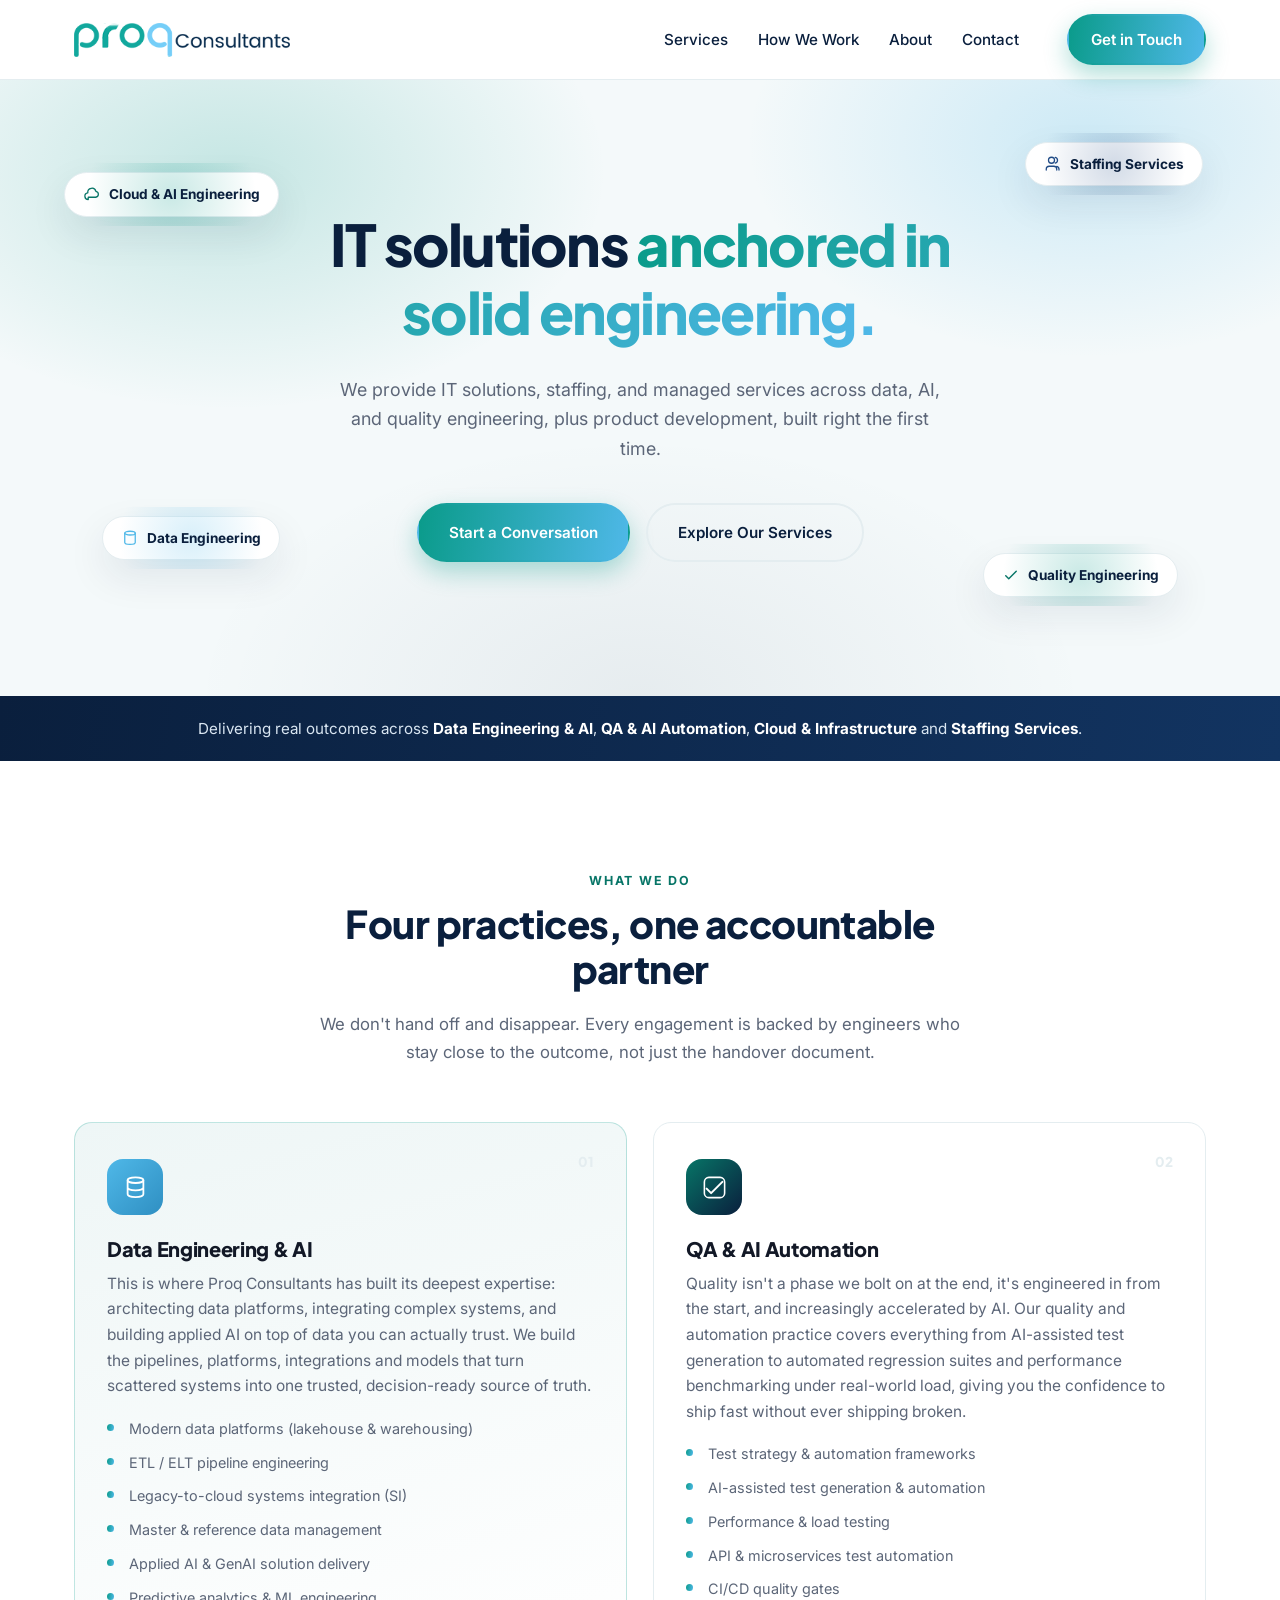
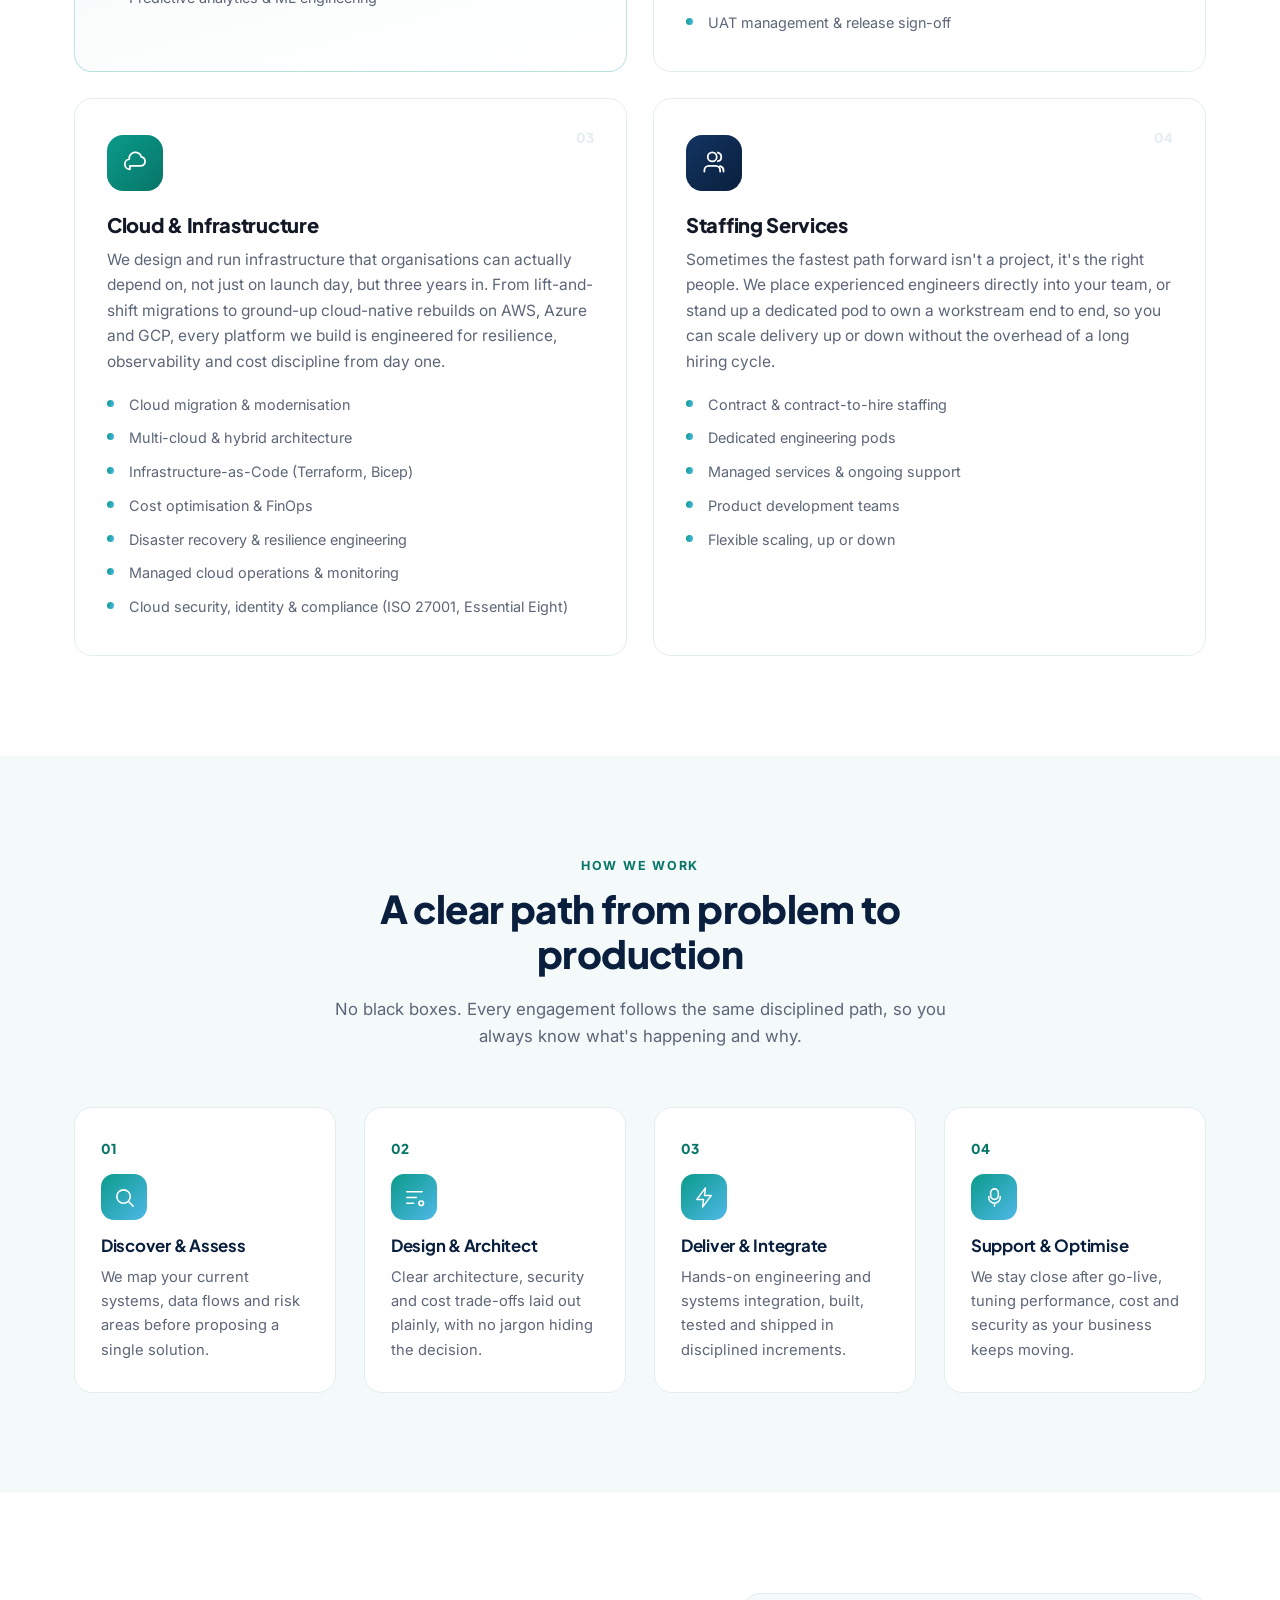
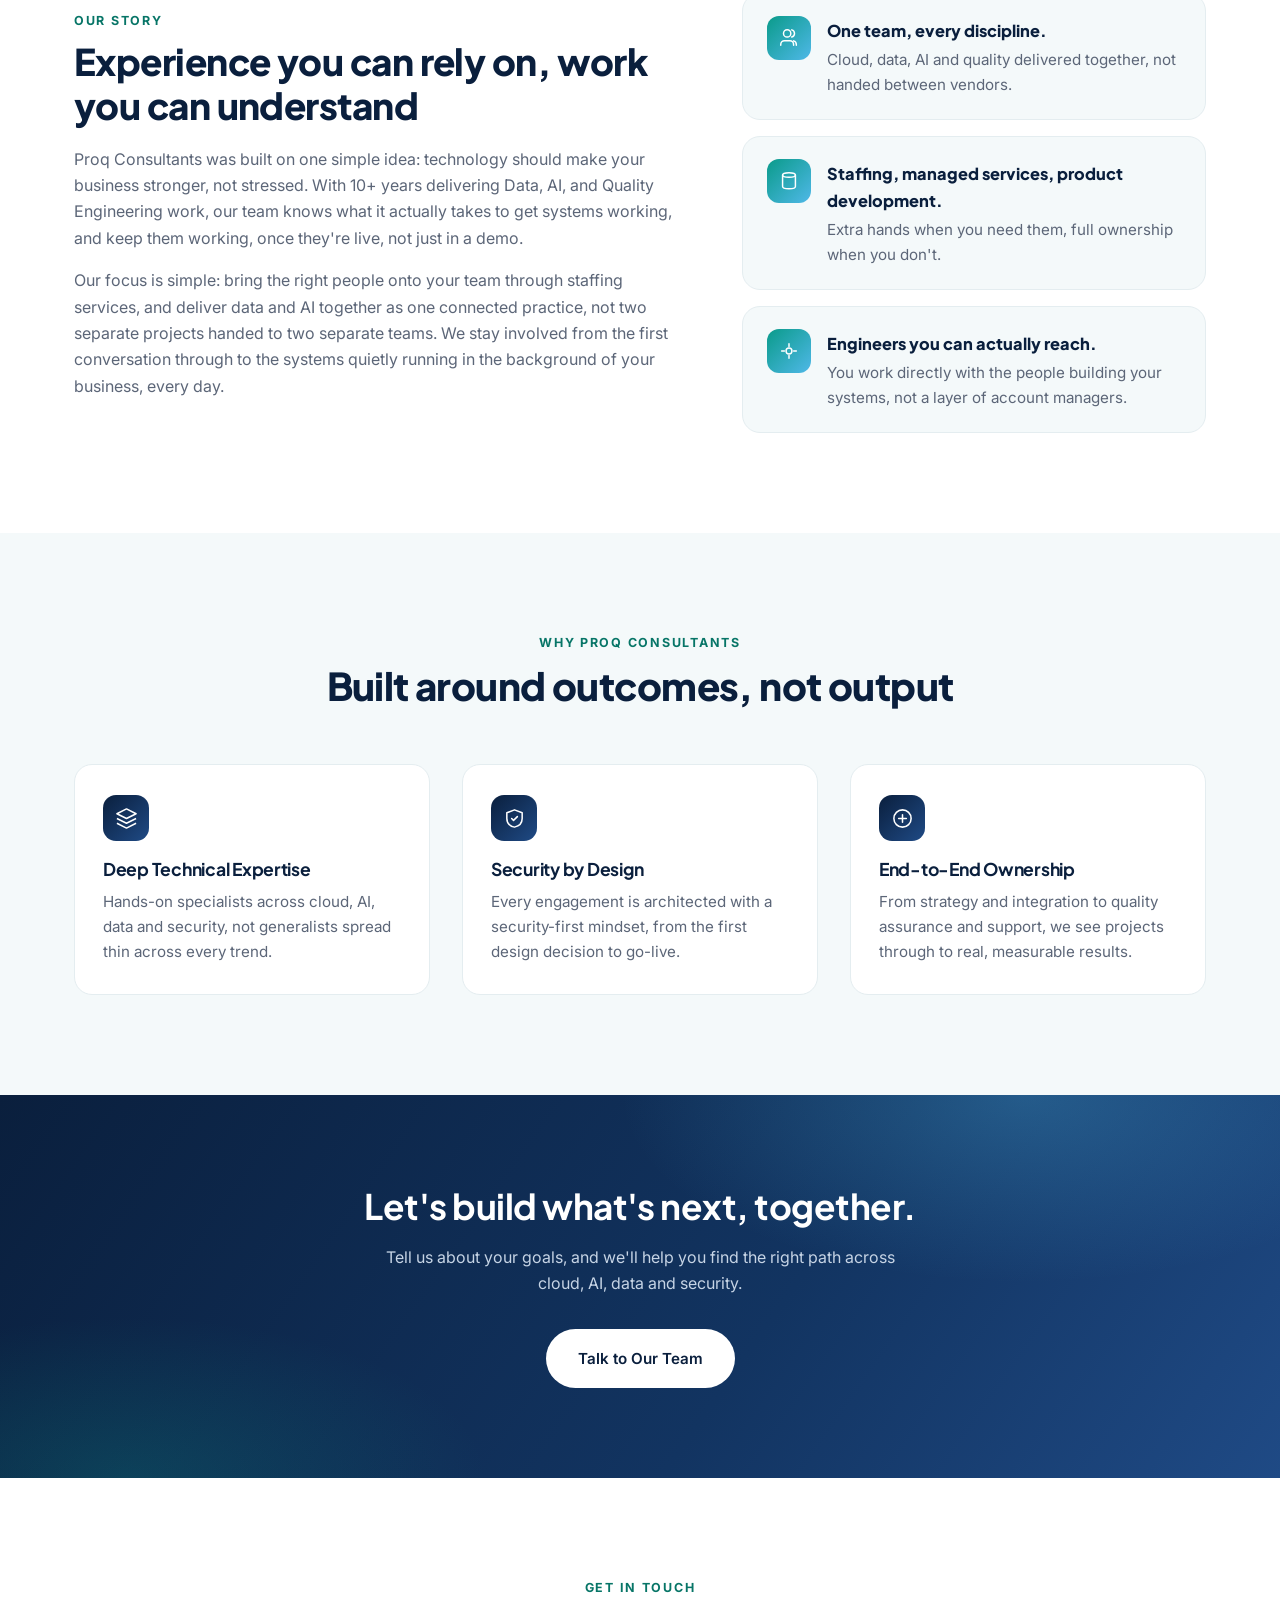
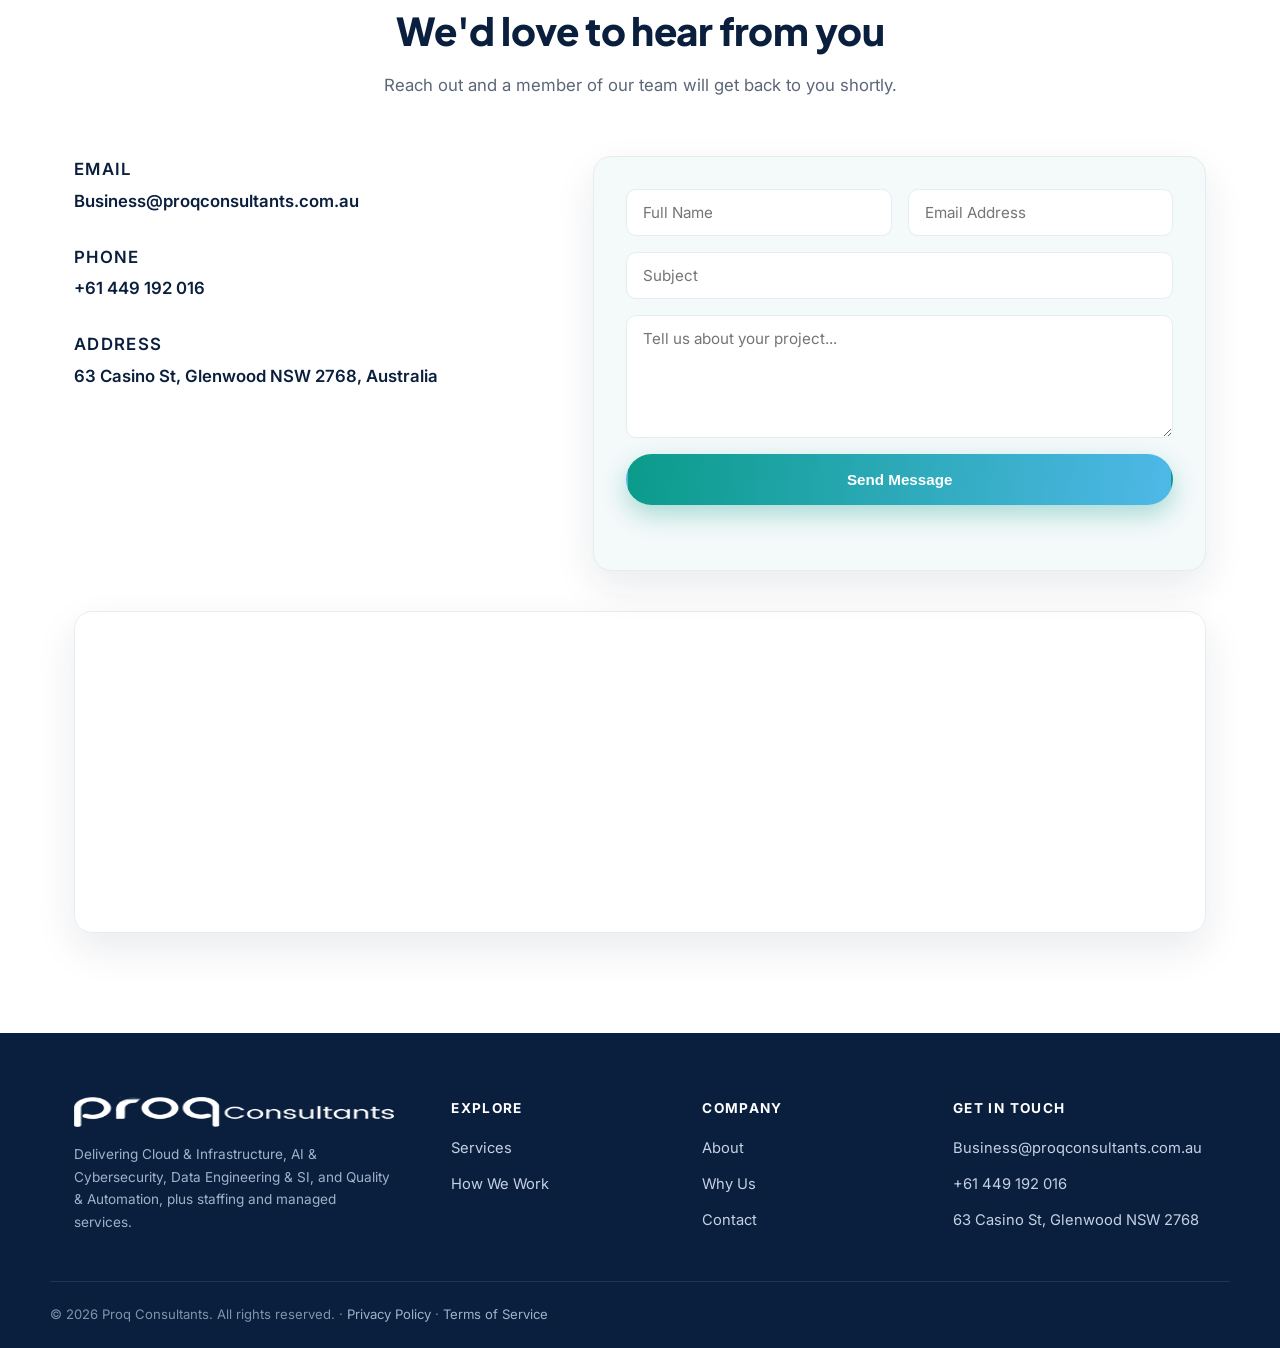
==== commit 0d8d2bfb: "Update hero chip labels and trust-strip to match current services; fix washed-out headline color con" ====
--- a/index.html
+++ b/index.html
@@ -5,7 +5,7 @@
   <meta name="viewport" content="width=device-width, initial-scale=1.0" />
   <title>Proq Consultants | Cloud, AI, Data Engineering &amp; Cybersecurity Experts</title>
   <meta name="description" content="Proq Consultants provides IT solutions, staffing, and managed services across data, AI, and quality engineering, plus product development." />
-  <link rel="canonical" href="https://www.proqconsultants.com.au/" />
+  <link rel="canonical" href="https://proqconsultants.com.au/" />
 
   <!-- Favicons / app icons -->
   <link rel="icon" type="image/x-icon" href="assets/favicon.ico" />
@@ -20,8 +20,8 @@
   <meta property="og:site_name" content="Proq Consultants" />
   <meta property="og:title" content="Proq Consultants | Cloud, AI, Data Engineering &amp; Cybersecurity Experts" />
   <meta property="og:description" content="Proq Consultants provides IT solutions, staffing, and managed services across data, AI, and quality engineering, plus product development." />
-  <meta property="og:url" content="https://www.proqconsultants.com.au/" />
-  <meta property="og:image" content="https://www.proqconsultants.com.au/assets/og-image.jpg" />
+  <meta property="og:url" content="https://proqconsultants.com.au/" />
+  <meta property="og:image" content="https://proqconsultants.com.au/assets/og-image.jpg" />
   <meta property="og:image:width" content="1200" />
   <meta property="og:image:height" content="630" />
   <meta property="og:locale" content="en_AU" />
@@ -30,7 +30,7 @@
   <meta name="twitter:card" content="summary_large_image" />
   <meta name="twitter:title" content="Proq Consultants | Cloud, AI, Data Engineering &amp; Cybersecurity Experts" />
   <meta name="twitter:description" content="Proq Consultants provides IT solutions, staffing, and managed services across data, AI, and quality engineering, plus product development." />
-  <meta name="twitter:image" content="https://www.proqconsultants.com.au/assets/og-image.jpg" />
+  <meta name="twitter:image" content="https://proqconsultants.com.au/assets/og-image.jpg" />
 
   <link rel="preconnect" href="https://fonts.googleapis.com" />
   <link rel="preconnect" href="https://fonts.gstatic.com" crossorigin />
@@ -43,9 +43,9 @@
     "@context": "https://schema.org",
     "@type": "ProfessionalService",
     "name": "Proq Consultants",
-    "url": "https://www.proqconsultants.com.au/",
-    "logo": "https://www.proqconsultants.com.au/assets/logo.png",
-    "image": "https://www.proqconsultants.com.au/assets/og-image.jpg",
+    "url": "https://proqconsultants.com.au/",
+    "logo": "https://proqconsultants.com.au/assets/logo.png",
+    "image": "https://proqconsultants.com.au/assets/og-image.jpg",
     "description": "Proq Consultants provides IT solutions, staffing, and managed services across data, AI, and quality engineering, plus product development.",
     "email": "Business@proqconsultants.com.au",
     "telephone": "+61449192016",
@@ -112,19 +112,19 @@
 
       <div class="hero-chip chip-1">
         <svg viewBox="0 0 24 24" fill="none" xmlns="http://www.w3.org/2000/svg"><path d="M7 18a4.5 4.5 0 0 1-.6-8.96A5.5 5.5 0 0 1 17.2 7.1 4 4 0 0 1 17 15H7Z" stroke="currentColor" stroke-width="1.7" stroke-linecap="round" stroke-linejoin="round"/></svg>
-        <span>Cloud</span>
+        <span>Cloud &amp; AI Engineering</span>
       </div>
       <div class="hero-chip chip-2">
         <svg viewBox="0 0 24 24" fill="none" xmlns="http://www.w3.org/2000/svg"><path d="M17 20v-1a4 4 0 0 0-4-4H7a4 4 0 0 0-4 4v1M10 11a4 4 0 1 0 0-8 4 4 0 0 0 0 8ZM20 20v-1a4 4 0 0 0-3-3.87M15 3.13a4 4 0 0 1 0 7.75" stroke="currentColor" stroke-width="1.7" stroke-linecap="round" stroke-linejoin="round"/></svg>
-        <span>Staffing</span>
+        <span>Staffing Services</span>
       </div>
       <div class="hero-chip chip-3">
         <svg viewBox="0 0 24 24" fill="none" xmlns="http://www.w3.org/2000/svg"><ellipse cx="12" cy="5.5" rx="7" ry="2.5" stroke="currentColor" stroke-width="1.7"/><path d="M5 5.5V18c0 1.38 3.13 2.5 7 2.5s7-1.12 7-2.5V5.5" stroke="currentColor" stroke-width="1.7" stroke-linecap="round"/></svg>
-        <span>Data</span>
+        <span>Data Engineering</span>
       </div>
       <div class="hero-chip chip-4">
         <svg viewBox="0 0 24 24" fill="none" xmlns="http://www.w3.org/2000/svg"><path d="m5 13 4 4L19 7" stroke="currentColor" stroke-width="1.9" stroke-linecap="round" stroke-linejoin="round"/></svg>
-        <span>Quality</span>
+        <span>Quality Engineering</span>
       </div>
 
       <div class="container hero-inner">
@@ -144,7 +144,7 @@
     <!-- Trust strip -->
     <section class="trust-strip">
       <div class="container trust-inner">
-        <p>Delivering real outcomes across <strong>Cloud &amp; Infrastructure</strong>, <strong>AI &amp; Cybersecurity</strong>, <strong>Data Engineering &amp; SI</strong> and <strong>Quality &amp; Automation</strong>.</p>
+        <p>Delivering real outcomes across <strong>Data Engineering &amp; AI</strong>, <strong>QA &amp; AI Automation</strong>, <strong>Cloud &amp; Infrastructure</strong> and <strong>Staffing Services</strong>.</p>
       </div>
     </section>
 
--- a/styles.css
+++ b/styles.css
@@ -80,11 +80,14 @@
 }
 
 .text-gradient {
-  color: var(--sky);
+  background: linear-gradient(100deg, var(--teal), var(--sky));
+  -webkit-background-clip: text;
+  background-clip: text;
+  color: transparent;
 }
 
 .hero-black {
-  color: var(--sky);
+  color: var(--navy);
 }
 
 /* ---------- Buttons ---------- */
